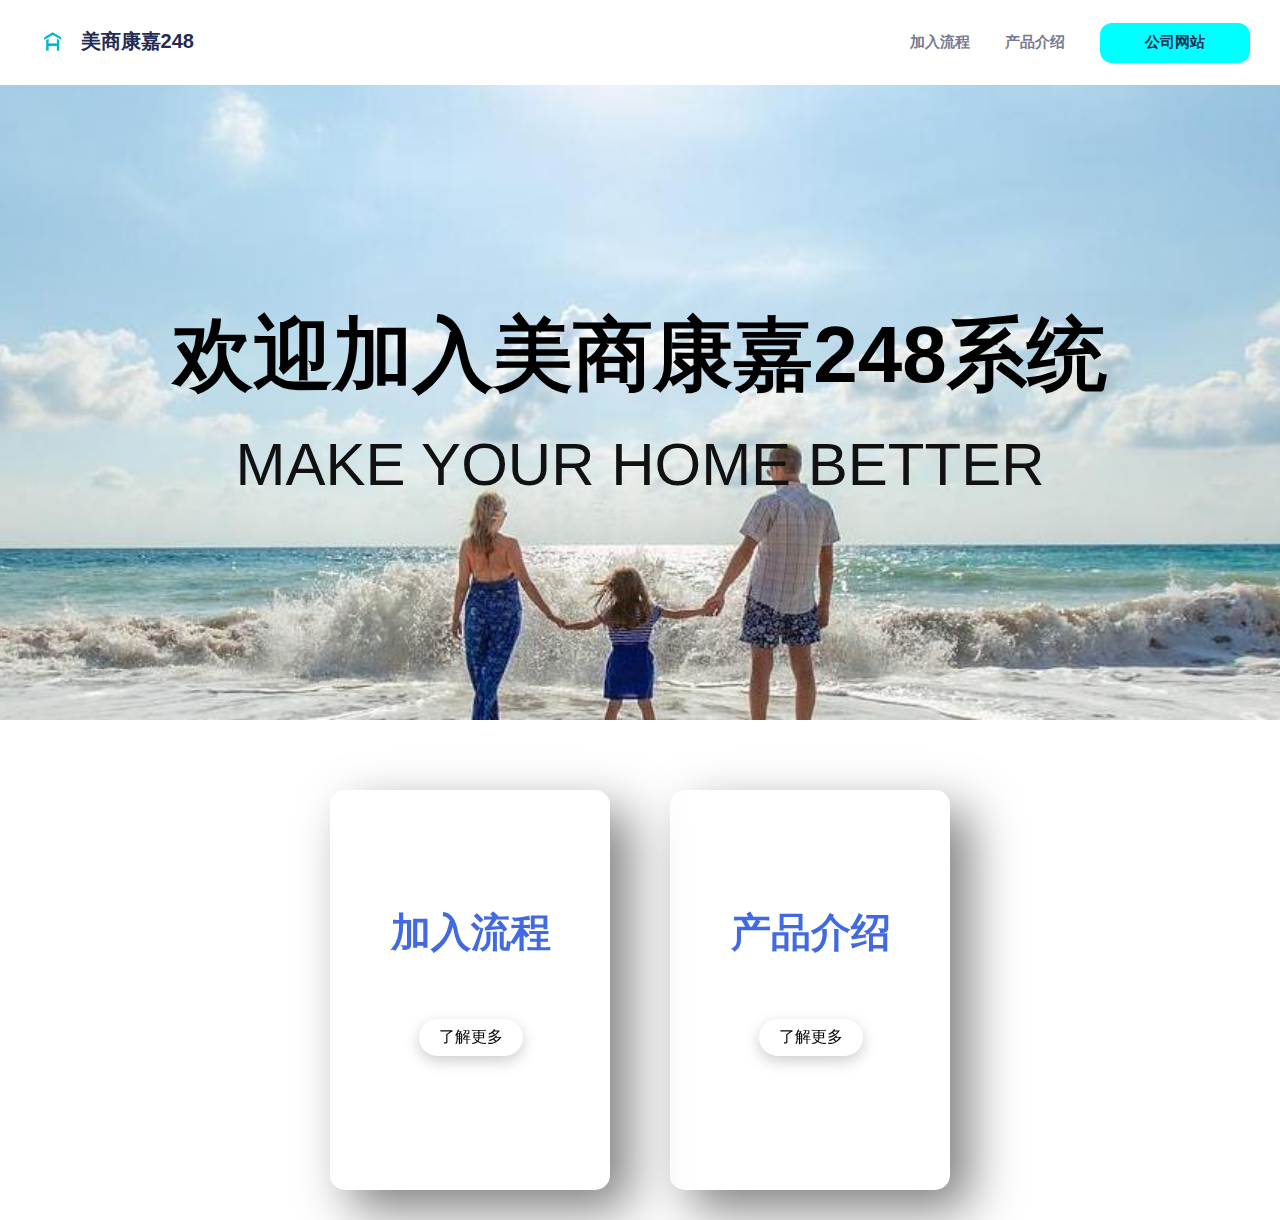
==== index.html @ 6e04e681 "Add files via upload" ====
<!DOCTYPE html>
<html lang="en">
<head>
    <meta charset="utf-8" />
    <meta http-equiv="X-UA-Compatible" content="IE=edge">
    <!-- Change your WEBSITE TITLE HERE-->
    <title>HealthyHome248</title>
    <meta name="viewport" content="width=device-width, initial-scale=1">
    <link rel="stylesheet" type="text/css" href="main.css" />
    <!-- <script src="index.js"></script> -->
</head>
<body>
    <!-- Navigation Bar -->
    <div class="navbar" id="nav">
        <div class="logo">
		<img src="./dict/images/logo.png" alt="Logo" style="height: 45px; vertical-align: middle;">
        美商康嘉248
		</div>
        <div class="menu-icon" id="menuIcon">
            <span></span>
            <span></span>
            <span></span>
            <span></span>
        </div>
        <ul id="navbarMenu">
            <li><a href="./pages/join/index.html">加入流程</a></li>
            <li><a href="./pages/products/index.html">产品介绍</a></li>
            <div class="buttons">
				<a href="https://healthyhome.com/" target="_blank">
					<button class="login">公司网站</button>
				</a>
			</div>
        </ul>
    </div>

	<div class="intro-section">
    <div class="text-intro">
        <div class="intro">
            <!-- Here's the Big title and the subtitle on the left on the main page -->
            <h1>欢迎加入美商康嘉248系统</h1>
			<h2>MAKE YOUR HOME BETTER</h2>
        </div>
    </div>
	</div>

    <div class="container">
        <!-- Here's the cards on the right. You can add more cards with copy-paste the whole <div class="card"></div> block -->
        <div class="card">
            <div class="content">
                <h2></h2>
                <!-- The title on the card.-->
                <h3>加入流程</h3>
                <div class="hov">
                    <!-- The subtitle -->
                    <p>成为康嘉会员</p>
                    <!-- Link to the subpage-->
                    <a href="./pages/join/index.html">了解更多</a>
                </div>
            </div>
        </div>

        <div class="card">
            <div class="content">
                <h2></h2>
                <h3>产品介绍</h3>
                <div class="hov">
                    <p>公司产品介绍</p>
                    <!-- Link to the subpage-->
                    <a href="./pages/products/index.html">了解更多</a>
                </div>
            </div>
        </div>
		
    </div>
	<script src="script.js"></script>
</body>
</html>
---- main.css ----
*{
  margin: 0;
  padding: 0;
  box-sizing: border-box;
}

body{
  margin: 0;
  padding: 0;
  font-family: Arial, sans-serif;
  background-position: center;
  background-size: cover;
  background-repeat: no-repeat;
  display: block; /* Change flex to block */
  height: 50vh; /* Ensure the full viewport height */
  overflow-x: hidden;
  /*padding-top: 40px; /* Add padding to body */
}

.intro-section {
    background-image: url('./dict/images/main.jpg'); /* Set your background image path */
    background-size: cover;
    background-position: center;
    padding: 50px 0; /* Adjust as necessary */
    text-align: center;
}

.text-intro {
  position: relative;
  display: flex;
  flex-direction: column;
  align-items: center; /* 水平居中 */
  justify-content: center; /* 垂直居中 */
  margin-left: 20px;
  margin-right: 20px;
  margin-top: 80px; /* 保留防止与导航栏重叠的间距 */
  flex-wrap: wrap;
  z-index: 1;
  height: 60vh; /* 让容器占满整个视口高度，从而垂直居中内容 */
}

.text-intro .intro h1 {
  text-align: center; /* 文本居中 */
  font-size: 80px;
  color: #000000;
  font-weight: 600;
  margin: 20px; /* 保持四边均匀的20px间距 */
}

.text-intro .intro h2 {
  text-align: center; /* 文本居中 */
  font-size: 60px;
  color: #111111;
  font-weight: 400;
  margin: 20px; /* 保持四边均匀的20px间距 */
}


.container {
  position: relative;
  display: flex;
  justify-content: center;
  align-items: center;
  flex-wrap: wrap;
  margin-top: 40px; /* Add margin to avoid overlapping with navbar */
  z-index: 1;
}

.container .card{
  position: relative;
  width: 280px;
  height: 400px;
  background-color: rgba(255, 255,255,0.1);
  margin: 30px;
  border-radius: 15px;
  box-shadow: 20px 20px 50px rgba(0, 0, 0, 0.5);
  overflow: hidden;
  display: flex;
  justify-content: center;
  align-items: center;
  border-top: 1px solid rgba(255, 255, 255,0.5);
  border-left: 1px solid rgba(255, 255, 255,0.5);
  backdrop-filter: blur(5px);
}

.container .card .content{
  padding: 20px;
  text-align: center;
}

/* .container .card .content .hov{
  transform: translateY(100px);
  opacity: 0;
  transition: 0.5s;
} */

/* .container .card:hover .content .hov{
  transform: translateY(0);
  opacity: 1;
} */

.container .card .content h3{
  font-size: 40px;
  color: 	#4169E1;
  margin-top: -20px;
}

.container .card .content p{
  text-align: justify;
  font-size: 18px;
  color: #fff;
  font-weight: 300;
  margin: 20px 20px 0 20px;
}  

.container .card .content a{
  position: relative;
  display: inline-block;
  padding: 8px 20px;
  margin-top: 15px;
  background-color: #fff;
  color: #000;
  text-decoration: none;
  border-radius: 20px;
  font-weight: 500;
  box-shadow: 0 5px 15px rgba(0, 0, 0, 0.2);
}


.navbar {
  display: flex;
  justify-content: space-between;
  align-items: center;
  background-color: rgba(255, 255,255,1);
  padding: 20px 30px;
  color: white;
  position: fixed; /* Fix it at the top */
  top: 0;
  width: 100%;
  z-index: 100; /* Make sure it's above other content */
}

.logo {
  font-size: 20px;
  font-weight: bold;
  color: #232c53;
}

.navbar ul {
  list-style-type: none;
  margin: 0;
  padding: 0;
  display: flex;
  align-items: center;
}

.navbar li {
  position: relative;
  margin-right: 15px;
    font-size: 15px;
  font-weight: bold;
}

.navbar li a {
  color: #777b91;
  text-decoration: none;
  padding: 10px;
}

.navbar li a:hover {
  color: #141e46;
}


.buttons {
  display: flex;
}

.buttons button {
  width: 150px;  /* 设置按钮的宽度 */
  height: 40px;  /* 设置按钮的高度 */
  margin-left: 10px;
  padding: 5px 10px;
  border: none;
  cursor: pointer;
  background-color: #00FFFF;
  border-radius: 12px; /* Makes the button edges rounded */
}


.login {
  color: #232c53;
  background-color: #fff;
  font-size: 15px;
  font-weight: bold;
}


/* 添加响应式设计的样式 */
@media screen and (max-width: 768px) {
  .navbar {
    position: relative;
    padding: 10px 10px;
  }

  /* 在小屏幕上隐藏导航栏和搜索框等 */
  .navbar ul,
  .search-box,
  .buttons {
    display: none;
  }

  /* 显示汉堡式图标 */
  .navbar .menu-icon {
    display: block;
    position: relative;
    width: 30px;
    height: 20px;
    cursor: pointer;
  }

  .navbar .menu-icon span {
    display: block;
    position: absolute;
    height: 4px;
    width: 100%;
    background: #232c53;
    border-radius: 4px;
    opacity: 1;
    left: 0;
    transform: rotate(0deg);
    transition: 0.25s ease-in-out;
  }

  .navbar .menu-icon span:nth-child(1) {
    top: 0px;
  }

  .navbar .menu-icon span:nth-child(2),
  .navbar .menu-icon span:nth-child(3) {
    top: 10px;
  }

  .navbar .menu-icon span:nth-child(4) {
    top: 20px;
  }

  /* 菜单展开时的样式 */
  .navbar.open .menu-icon span:nth-child(1) {
    top: 18px;
    width: 0%;
    left: 50%;
  }

  .navbar.open .menu-icon span:nth-child(2) {
    transform: rotate(45deg);
  }

  .navbar.open .menu-icon span:nth-child(3) {
    transform: rotate(-45deg);
  }

  .navbar.open .menu-icon span:nth-child(4) {
    top: 18px;
    width: 0%;
    left: 50%;
  }

  /* 展开菜单时的导航栏样式 */
  .navbar.open ul {
    display: flex;
    flex-direction: column;
  }

  .navbar.open .search-box,
  .navbar.open .buttons {
    display: block;
  }

  .search-box,
  .buttons {
    display: block;
  }

  #navbarMenu {
    width: 100%;
    flex-direction: column;
    gap: 10px;
    padding: 10px 0;
    background-color: #ffffff;
    border-radius: 10px;
    position: absolute;
    left: 0;
    bottom: -200px;
    text-align: center;
  }

  #navbarMenu li a {
    font-size: 20px;
  }
}
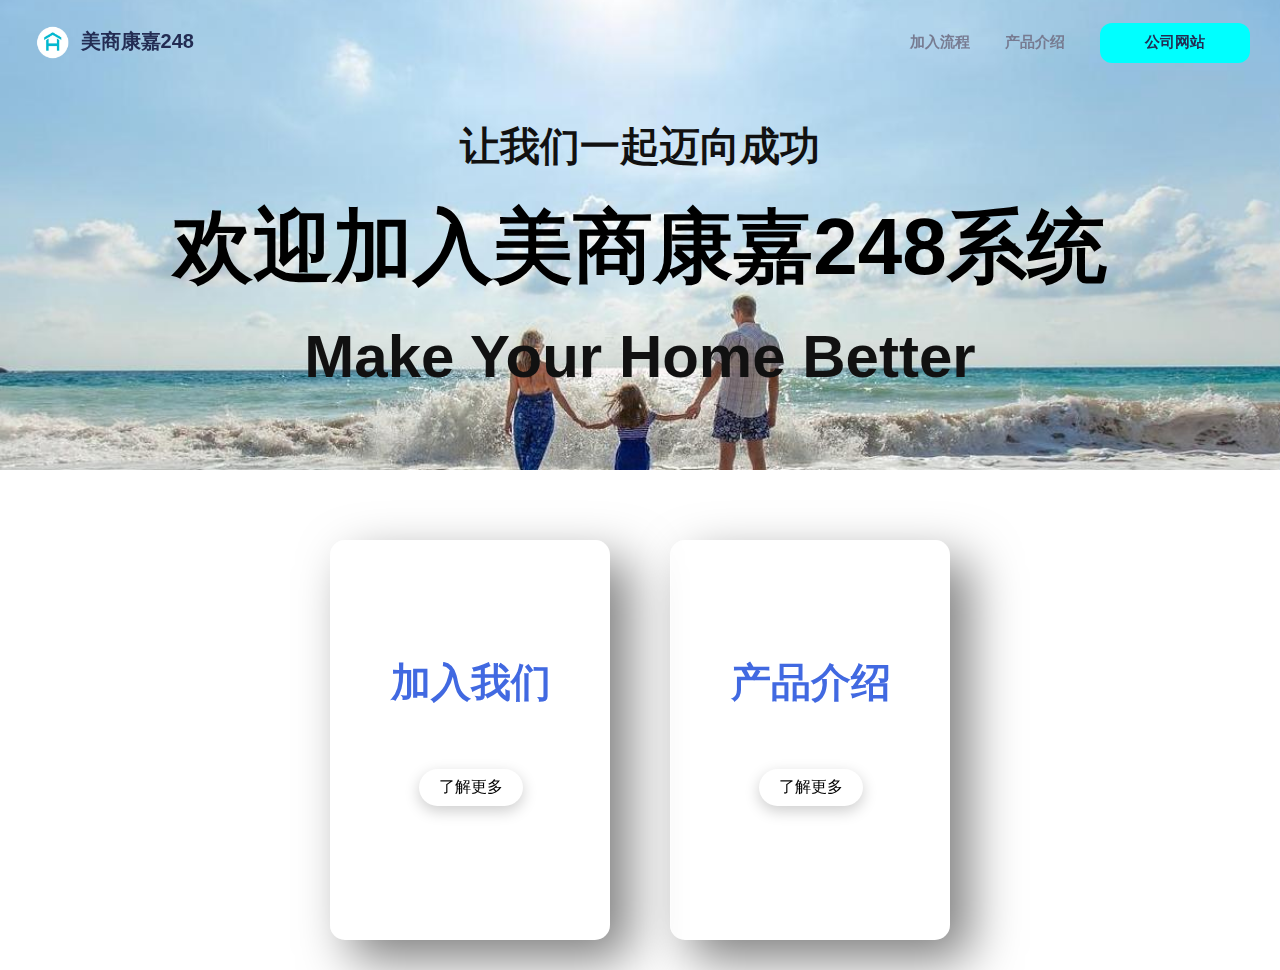
==== commit 154fbd0e: "changed main page" ====
--- a/index.html
+++ b/index.html
@@ -37,8 +37,9 @@
     <div class="text-intro">
         <div class="intro">
             <!-- Here's the Big title and the subtitle on the left on the main page -->
+			<h3>让我们一起迈向成功</h3>
             <h1>欢迎加入美商康嘉248系统</h1>
-			<h2>MAKE YOUR HOME BETTER</h2>
+			<h2>Make Your Home Better</h2>
         </div>
     </div>
 	</div>
@@ -49,7 +50,7 @@
             <div class="content">
                 <h2></h2>
                 <!-- The title on the card.-->
-                <h3>加入流程</h3>
+                <h3>加入我们</h3>
                 <div class="hov">
                     <!-- The subtitle -->
                     <p>成为康嘉会员</p>
--- a/main.css
+++ b/main.css
@@ -12,7 +12,7 @@
   background-size: cover;
   background-repeat: no-repeat;
   display: block; /* Change flex to block */
-  height: 50vh; /* Ensure the full viewport height */
+  height: 100vh; /* Ensure the full viewport height */
   overflow-x: hidden;
   /*padding-top: 40px; /* Add padding to body */
 }
@@ -21,38 +21,75 @@
     background-image: url('./dict/images/main.jpg'); /* Set your background image path */
     background-size: cover;
     background-position: center;
-    padding: 50px 0; /* Adjust as necessary */
+    padding: 10px 0; /* Adjust as necessary */
     text-align: center;
+	height: auto;
 }
 
 .text-intro {
-  position: relative;
-  display: flex;
-  flex-direction: column;
-  align-items: center; /* 水平居中 */
-  justify-content: center; /* 垂直居中 */
-  margin-left: 20px;
-  margin-right: 20px;
-  margin-top: 80px; /* 保留防止与导航栏重叠的间距 */
-  flex-wrap: wrap;
-  z-index: 1;
-  height: 60vh; /* 让容器占满整个视口高度，从而垂直居中内容 */
+    position: relative;
+    display: flex;
+    flex-direction: column;
+    align-items: center; /* Horizontal centering */
+    justify-content: center; /* Vertical centering */
+    margin-left: 20px;
+    margin-right: 20px;
+    padding-top: 40px; /* Leave margin to prevent overlap with navbar */
+    flex-wrap: wrap;
+    z-index: 1;
+    height: 50vh; 
 }
 
 .text-intro .intro h1 {
-  text-align: center; /* 文本居中 */
-  font-size: 80px;
-  color: #000000;
-  font-weight: 600;
-  margin: 20px; /* 保持四边均匀的20px间距 */
+    text-align: center; /* Center text */
+    font-size: 80px;
+    color: #000000;
+    font-weight: 600;
+    margin: 20px; /* Even 20px margin on all sides */
+    
 }
 
 .text-intro .intro h2 {
-  text-align: center; /* 文本居中 */
-  font-size: 60px;
-  color: #111111;
-  font-weight: 400;
-  margin: 20px; /* 保持四边均匀的20px间距 */
+    text-align: center; /* Center text */
+    font-size: 60px;
+    color: #111111;
+    font-weight: bold;
+    margin: 20px; /* Even 20px margin on all sides */
+    
+}
+
+.text-intro .intro h3 {
+    text-align: center; /* Center text */
+    font-size: 40px;
+    color: #111111;
+    font-weight: bold;
+    margin: 20px; /* Even 20px margin on all sides */
+   
+}
+
+/* Responsive adjustments for smaller screens */
+@media (max-width: 768px) {
+    .text-intro .intro h1 {
+        font-size: 60px; /* Reduce font size on smaller screens */
+    }
+    .text-intro .intro h2 {
+        font-size: 50px; /* Reduce font size on smaller screens */
+    }
+	.text-intro .intro h3 {
+        font-size: 40px; /* Reduce font size on smaller screens */
+    }
+}
+
+@media (max-width: 480px) {
+    .text-intro .intro h1 {
+        font-size: 50px; /* Further reduce font size for mobile screens */
+    }
+    .text-intro .intro h2 {
+        font-size: 40px; /* Further reduce font size for mobile screens */
+    }
+    .text-intro .intro h3 {
+        font-size: 30px; /* Further reduce font size for mobile screens */
+    }
 }
 
 
@@ -131,7 +168,7 @@
   display: flex;
   justify-content: space-between;
   align-items: center;
-  background-color: rgba(255, 255,255,1);
+  background-color: rgba(255, 255,255,0);
   padding: 20px 30px;
   color: white;
   position: fixed; /* Fix it at the top */
@@ -247,7 +284,7 @@
 
   /* 菜单展开时的样式 */
   .navbar.open .menu-icon span:nth-child(1) {
-    top: 18px;
+ 
     width: 0%;
     left: 50%;
   }
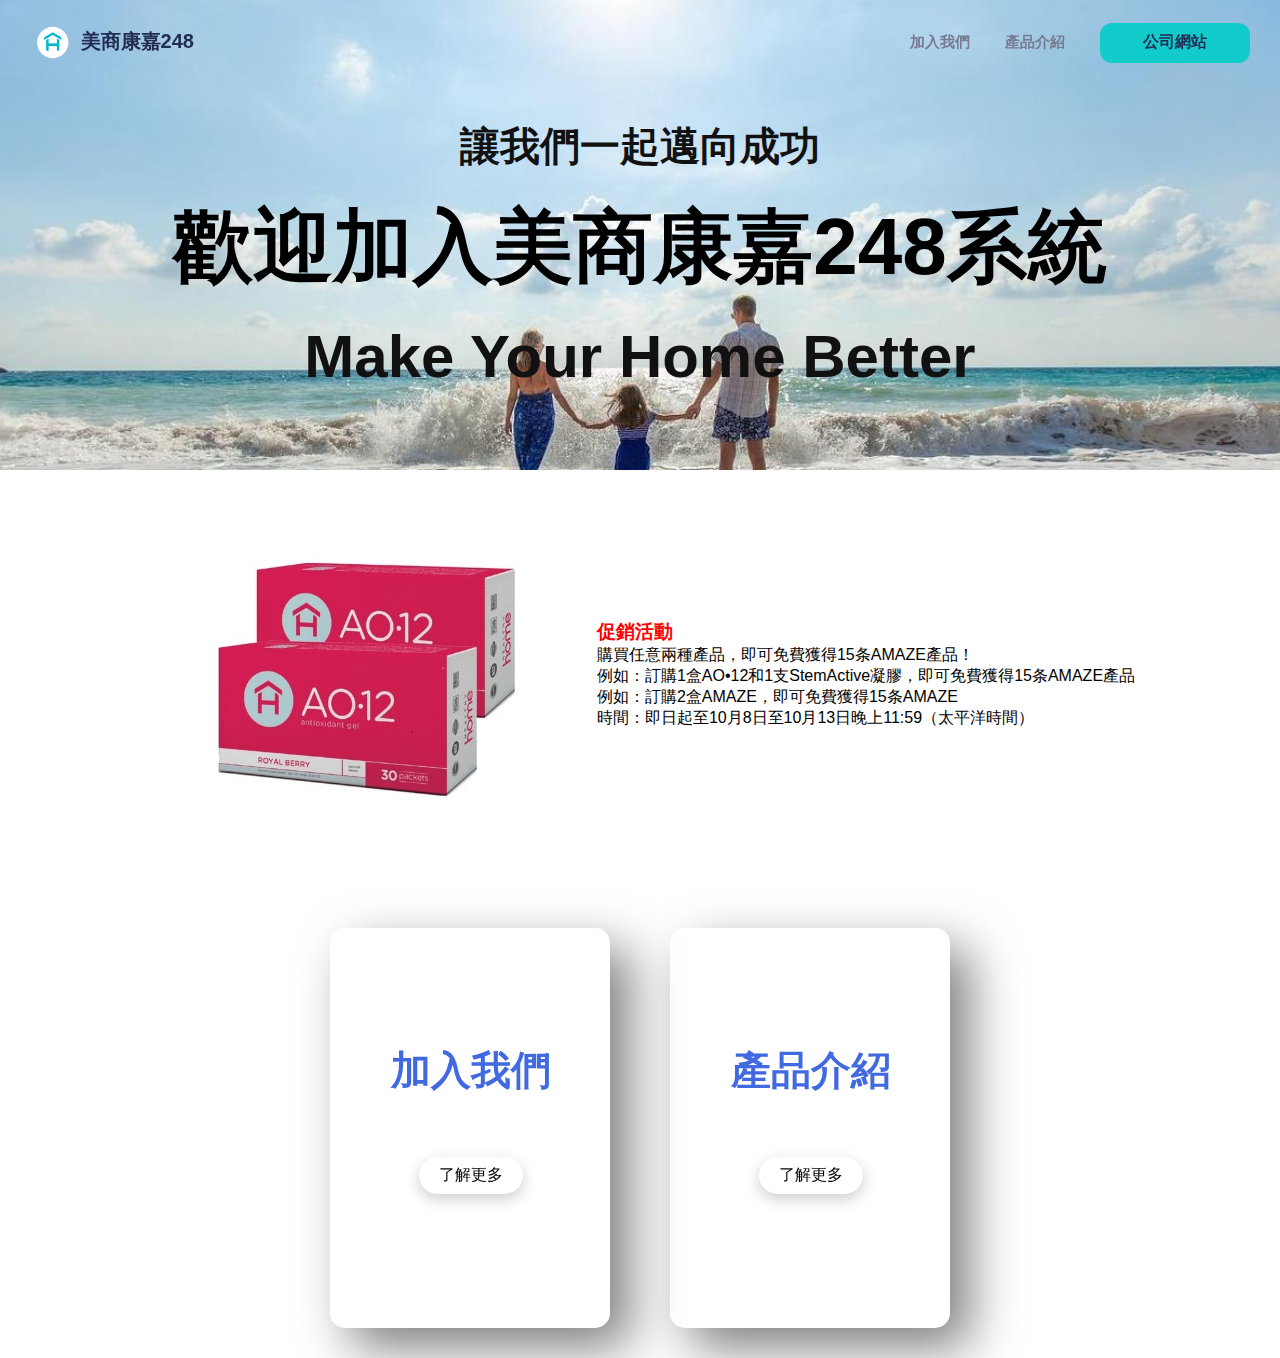
==== commit 52a3bb10: "changed to traditional chinese and add cuxiao" ====
--- a/index.html
+++ b/index.html
@@ -23,11 +23,11 @@
             <span></span>
         </div>
         <ul id="navbarMenu">
-            <li><a href="./pages/join/index.html">加入流程</a></li>
-            <li><a href="./pages/products/index.html">产品介绍</a></li>
+            <li><a href="./pages/join/index.html">加入我們</a></li>
+            <li><a href="./pages/products/index.html">產品介紹</a></li>
             <div class="buttons">
 				<a href="https://healthyhome.com/" target="_blank">
-					<button class="login">公司网站</button>
+					<button class="login">公司網站</button>
 				</a>
 			</div>
         </ul>
@@ -37,12 +37,26 @@
     <div class="text-intro">
         <div class="intro">
             <!-- Here's the Big title and the subtitle on the left on the main page -->
-			<h3>让我们一起迈向成功</h3>
-            <h1>欢迎加入美商康嘉248系统</h1>
+			<h3>讓我們一起邁向成功</h3>
+            <h1>歡迎加入美商康嘉248系統</h1>
 			<h2>Make Your Home Better</h2>
         </div>
     </div>
 	</div>
+						<div class="spotlight">
+						<div class="image">
+							<img src="./pages/products/images/ao12.jpg" alt="" width="432" height="360"></div>
+						<div class="content">
+							<h3>促銷活動</h3>
+							<p>購買任意兩種產品，即可免費獲得15条AMAZE產品！</p>
+							<p></p>
+							<p>例如：訂購1盒AO•12和1支StemActive凝膠，即可免費獲得15条AMAZE產品</p>
+							<p></p>
+							<p>例如：訂購2盒AMAZE，即可免費獲得15条AMAZE</p>
+							<p></p>
+							<p>時間：即日起至10月8日至10月13日晚上11:59（太平洋時間）</p>
+							</div>
+					</div>
 
     <div class="container">
         <!-- Here's the cards on the right. You can add more cards with copy-paste the whole <div class="card"></div> block -->
@@ -50,10 +64,10 @@
             <div class="content">
                 <h2></h2>
                 <!-- The title on the card.-->
-                <h3>加入我们</h3>
+                <h3>加入我們</h3>
                 <div class="hov">
                     <!-- The subtitle -->
-                    <p>成为康嘉会员</p>
+                    <p>成為康嘉會員</p>
                     <!-- Link to the subpage-->
                     <a href="./pages/join/index.html">了解更多</a>
                 </div>
@@ -63,9 +77,9 @@
         <div class="card">
             <div class="content">
                 <h2></h2>
-                <h3>产品介绍</h3>
+                <h3>產品介紹</h3>
                 <div class="hov">
-                    <p>公司产品介绍</p>
+                    <p>公司產品介紹</p>
                     <!-- Link to the subpage-->
                     <a href="./pages/products/index.html">了解更多</a>
                 </div>
--- a/main.css
+++ b/main.css
@@ -44,7 +44,7 @@
     text-align: center; /* Center text */
     font-size: 80px;
     color: #000000;
-    font-weight: 600;
+    font-weight: bold;
     margin: 20px; /* Even 20px margin on all sides */
     
 }
@@ -76,7 +76,7 @@
         font-size: 50px; /* Reduce font size on smaller screens */
     }
 	.text-intro .intro h3 {
-        font-size: 40px; /* Reduce font size on smaller screens */
+        font-size: 30px; /* Reduce font size on smaller screens */
     }
 }
 
@@ -88,7 +88,7 @@
         font-size: 40px; /* Further reduce font size for mobile screens */
     }
     .text-intro .intro h3 {
-        font-size: 30px; /* Further reduce font size for mobile screens */
+        font-size: 25px; /* Further reduce font size for mobile screens */
     }
 }
 
@@ -220,7 +220,7 @@
   padding: 5px 10px;
   border: none;
   cursor: pointer;
-  background-color: #00FFFF;
+  background-color: #12cccc;
   border-radius: 12px; /* Makes the button edges rounded */
 }
 
@@ -228,7 +228,7 @@
 .login {
   color: #232c53;
   background-color: #fff;
-  font-size: 15px;
+  font-size: 16px;
   font-weight: bold;
 }
 
@@ -261,7 +261,7 @@
     position: absolute;
     height: 4px;
     width: 100%;
-    background: #232c53;
+    background: #0ec4c4;
     border-radius: 4px;
     opacity: 1;
     left: 0;
@@ -284,9 +284,8 @@
 
   /* 菜单展开时的样式 */
   .navbar.open .menu-icon span:nth-child(1) {
- 
     width: 0%;
-    left: 50%;
+    left: 100%;
   }
 
   .navbar.open .menu-icon span:nth-child(2) {
@@ -309,12 +308,10 @@
     flex-direction: column;
   }
 
-  .navbar.open .search-box,
   .navbar.open .buttons {
     display: block;
   }
 
-  .search-box,
   .buttons {
     display: block;
   }
@@ -335,4 +332,51 @@
   #navbarMenu li a {
     font-size: 20px;
   }
-}+}
+
+.spotlight {
+    display: flex;
+    justify-content: center;
+    align-items: center;
+    text-align: center;
+    margin: 20px 0;
+}
+
+.spotlight .image {
+    margin-right: 20px;
+}
+
+.spotlight img {
+    max-width: 100%;
+    height: auto;
+}
+
+.spotlight .content {
+    display: flex;
+    flex-direction: column;
+    justify-content: center;
+    text-align: left;
+}
+
+.spotlight .content h3{
+	color: red;
+}
+
+
+@media (max-width: 768px) {
+    .spotlight {
+        flex-direction: column;
+		align-items: center; /* 小屏时整体居中 */
+    }
+    
+    .spotlight .image {
+        margin-right: 0;
+        margin-bottom: 20px;
+    }
+	
+	.spotlight .content {
+        align-items: center; /* 小屏时文字居中 */
+        text-align: center; /* 小屏时文字居中对齐 */
+    }
+}
+
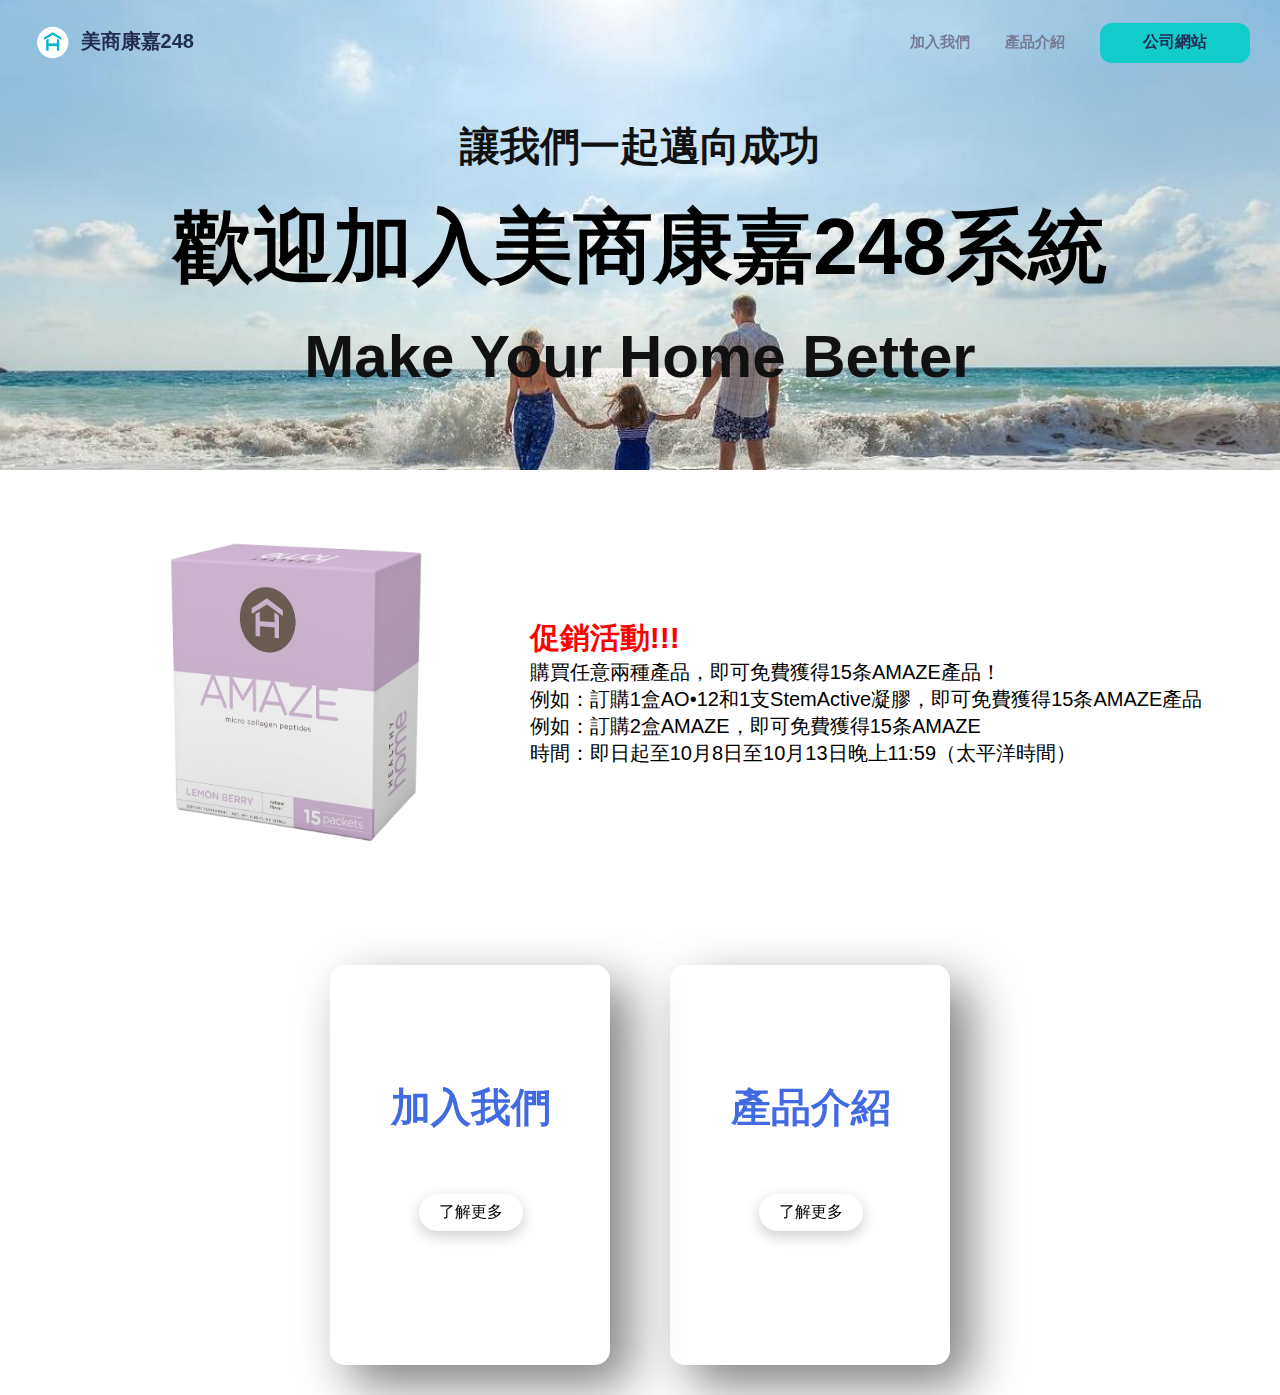
==== commit 456ff3ac: "changed cuxiao picture" ====
--- a/index.html
+++ b/index.html
@@ -45,9 +45,9 @@
 	</div>
 						<div class="spotlight">
 						<div class="image">
-							<img src="./pages/products/images/ao12.jpg" alt="" width="432" height="360"></div>
+							<img src="./pages/products/images/amaze.jpg" alt="" width="432" height="360"></div>
 						<div class="content">
-							<h3>促銷活動</h3>
+							<h3>促銷活動!!!</h3>
 							<p>購買任意兩種產品，即可免費獲得15条AMAZE產品！</p>
 							<p></p>
 							<p>例如：訂購1盒AO•12和1支StemActive凝膠，即可免費獲得15条AMAZE產品</p>
--- a/main.css
+++ b/main.css
@@ -360,6 +360,12 @@
 
 .spotlight .content h3{
 	color: red;
+	font-size: 30px;
+	font-weight: bold;
+}
+
+.spotlight .content p{
+	font-size: 20px;
 }
 
 
